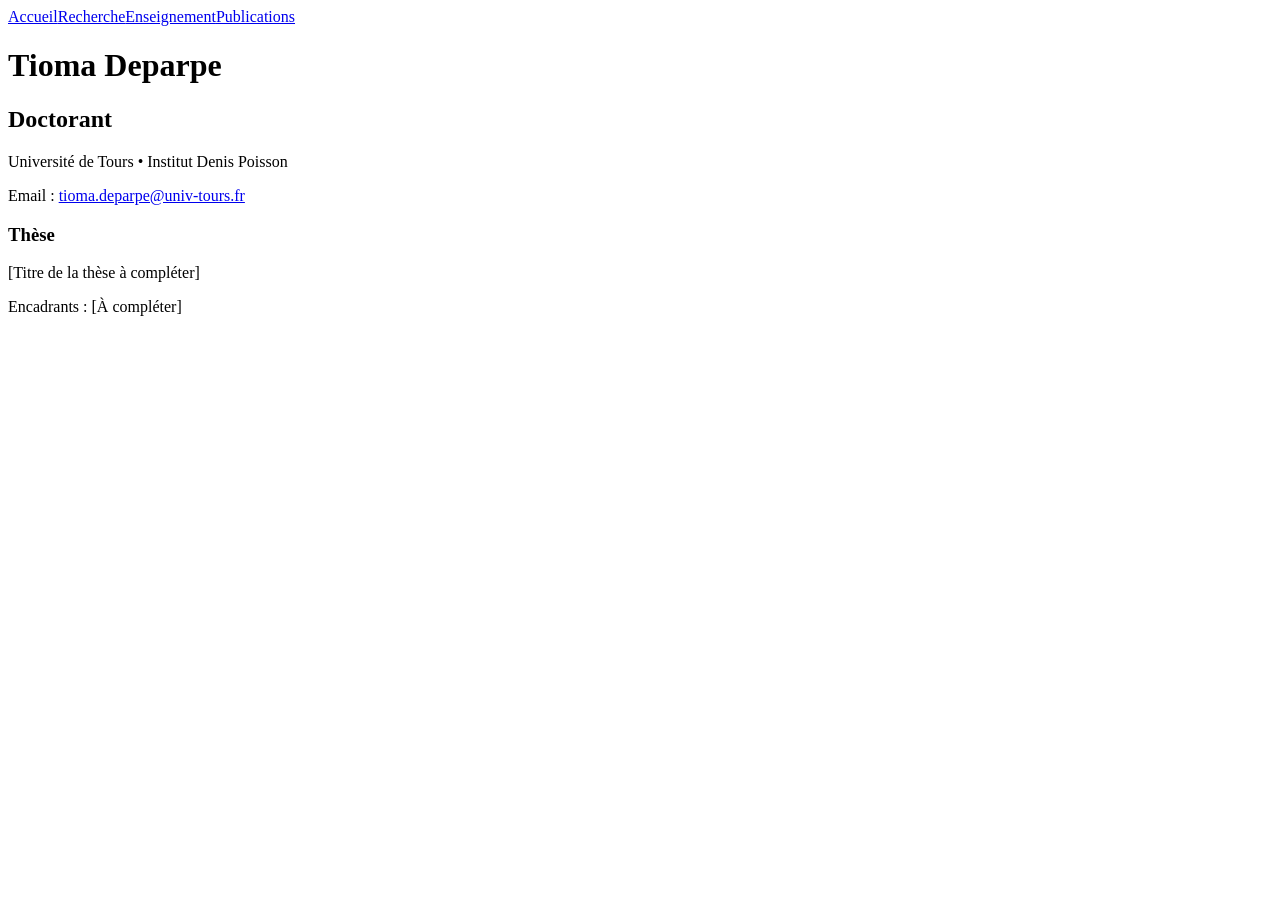
==== index.html @ 772c5af2 "Add files via upload" ====
<!DOCTYPE html><html lang="fr"><head><meta charset="UTF-8"><meta name="viewport" content="width=device-width,initial-scale=1"><title>Tioma Deparpe</title><link rel="stylesheet" href="assets/css/style.css"></head><body><nav><a href="index.html">Accueil</a><a href="research.html">Recherche</a><a href="teaching.html">Enseignement</a><a href="publications.html">Publications</a></nav><main class="hero"><h1>Tioma Deparpe</h1><h2>Doctorant</h2><p>Université de Tours • Institut Denis Poisson</p><p>Email : <a href="mailto:tioma.deparpe@univ-tours.fr">tioma.deparpe@univ-tours.fr</a></p><div class="card"><h3>Thèse</h3><p>[Titre de la thèse à compléter]</p><p>Encadrants : [À compléter]</p></div></main><script src="assets/js/main.js"></script></body></html>
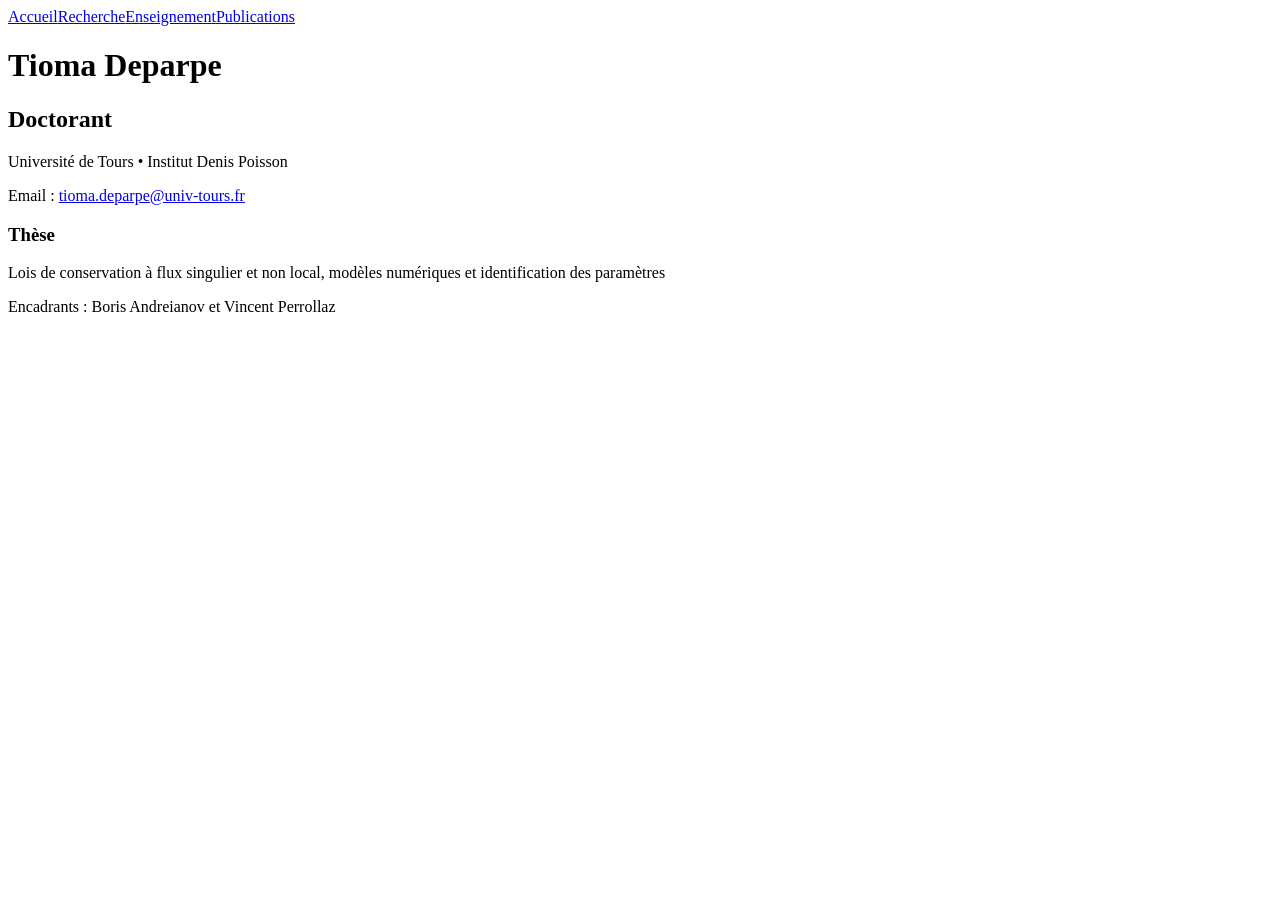
==== commit 260d15c7: "Update index.html" ====
--- a/index.html
+++ b/index.html
@@ -1 +1 @@
-<!DOCTYPE html><html lang="fr"><head><meta charset="UTF-8"><meta name="viewport" content="width=device-width,initial-scale=1"><title>Tioma Deparpe</title><link rel="stylesheet" href="assets/css/style.css"></head><body><nav><a href="index.html">Accueil</a><a href="research.html">Recherche</a><a href="teaching.html">Enseignement</a><a href="publications.html">Publications</a></nav><main class="hero"><h1>Tioma Deparpe</h1><h2>Doctorant</h2><p>Université de Tours • Institut Denis Poisson</p><p>Email : <a href="mailto:tioma.deparpe@univ-tours.fr">tioma.deparpe@univ-tours.fr</a></p><div class="card"><h3>Thèse</h3><p>[Titre de la thèse à compléter]</p><p>Encadrants : [À compléter]</p></div></main><script src="assets/js/main.js"></script></body></html>+<!DOCTYPE html><html lang="fr"><head><meta charset="UTF-8"><meta name="viewport" content="width=device-width,initial-scale=1"><title>Tioma Deparpe</title><link rel="stylesheet" href="assets/css/style.css"></head><body><nav><a href="index.html">Accueil</a><a href="research.html">Recherche</a><a href="teaching.html">Enseignement</a><a href="publications.html">Publications</a></nav><main class="hero"><h1>Tioma Deparpe</h1><h2>Doctorant</h2><p>Université de Tours • Institut Denis Poisson</p><p>Email : <a href="mailto:tioma.deparpe@univ-tours.fr">tioma.deparpe@univ-tours.fr</a></p><div class="card"><h3>Thèse</h3><p>Lois de conservation à flux singulier et non local, modèles numériques et identification des paramètres</p><p>Encadrants : Boris Andreianov et Vincent Perrollaz</p></div></main><script src="assets/js/main.js"></script></body></html>
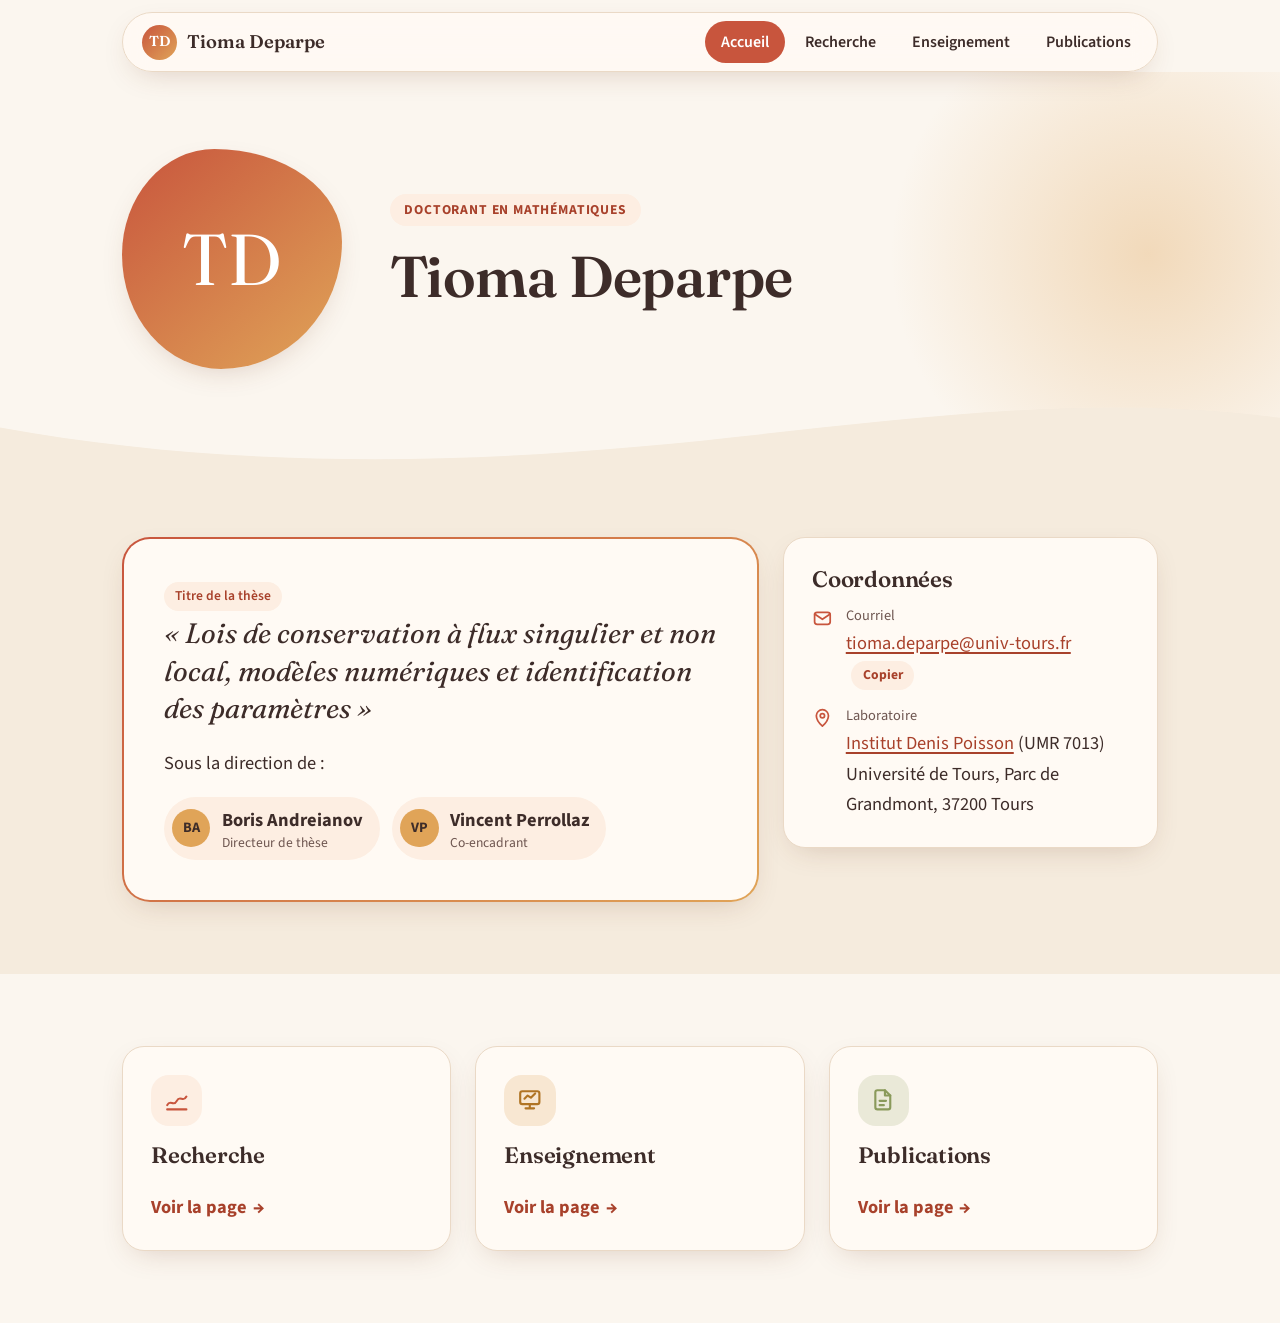
==== commit a6496843: "initial commit" ====
--- a/index.html
+++ b/index.html
@@ -1 +1,129 @@
-<!DOCTYPE html><html lang="fr"><head><meta charset="UTF-8"><meta name="viewport" content="width=device-width,initial-scale=1"><title>Tioma Deparpe</title><link rel="stylesheet" href="assets/css/style.css"></head><body><nav><a href="index.html">Accueil</a><a href="research.html">Recherche</a><a href="teaching.html">Enseignement</a><a href="publications.html">Publications</a></nav><main class="hero"><h1>Tioma Deparpe</h1><h2>Doctorant</h2><p>Université de Tours • Institut Denis Poisson</p><p>Email : <a href="mailto:tioma.deparpe@univ-tours.fr">tioma.deparpe@univ-tours.fr</a></p><div class="card"><h3>Thèse</h3><p>Lois de conservation à flux singulier et non local, modèles numériques et identification des paramètres</p><p>Encadrants : Boris Andreianov et Vincent Perrollaz</p></div></main><script src="assets/js/main.js"></script></body></html>
+<!DOCTYPE html>
+<html lang="fr">
+<head>
+  <meta charset="utf-8">
+  <meta name="viewport" content="width=device-width, initial-scale=1, viewport-fit=cover">
+  <title>Tioma Deparpe · Doctorant en mathématiques</title>
+  <meta name="description" content="Page académique de Tioma Deparpe, doctorant à l'Institut Denis Poisson (Université de Tours) : lois de conservation, modèles numériques, problèmes inverses.">
+  <meta name="theme-color" content="#c8553d">
+  <link rel="icon" href="assets/img/favicon.svg" type="image/svg+xml">
+  <link rel="preconnect" href="https://fonts.googleapis.com">
+  <link rel="preconnect" href="https://fonts.gstatic.com" crossorigin>
+  <link href="https://fonts.googleapis.com/css2?family=Fraunces:ital,opsz,wght@0,9..144,500;0,9..144,600;1,9..144,500&family=Source+Sans+3:wght@400;600;700&display=swap" rel="stylesheet">
+  <link rel="stylesheet" href="assets/css/style.css">
+  <script>document.documentElement.classList.add("js");</script>
+  <script src="assets/js/main.js" defer></script>
+</head>
+<body>
+  <a class="skip-link" href="#contenu">Aller au contenu</a>
+
+  <header class="site-header">
+    <div class="container">
+      <nav class="nav" aria-label="Navigation principale">
+        <a class="brand" href="index.html"><span class="brand-mark" aria-hidden="true">TD</span>Tioma Deparpe</a>
+        <button class="nav-toggle" aria-expanded="false" aria-controls="menu"><span></span><span class="visually-hidden">Menu</span></button>
+        <ul class="nav-links" id="menu">
+          <li><a href="index.html" aria-current="page">Accueil</a></li>
+          <li><a href="recherche.html">Recherche</a></li>
+          <li><a href="enseignement.html">Enseignement</a></li>
+          <li><a href="publications.html">Publications</a></li>
+        </ul>
+      </nav>
+    </div>
+  </header>
+
+  <main id="contenu">
+    <!-- Héros -->
+    <section class="hero">
+      <div class="container hero-grid">
+        <!-- Pour mettre une photo : remplacer "TD" par <img src="assets/img/photo.jpg" alt="Tioma Deparpe"> -->
+        <div class="avatar" aria-hidden="true">TD</div>
+        <div>
+          <span class="eyebrow">Doctorant en mathématiques</span>
+          <h1>Tioma Deparpe</h1>
+        </div>
+      </div>
+      <svg class="wave" viewBox="0 0 1440 80" preserveAspectRatio="none" aria-hidden="true"><path fill="currentColor" d="M0 40c240 40 480 40 720 20S1200 0 1440 30v50H0Z"/></svg>
+    </section>
+
+    <!-- Thèse et contact -->
+    <section class="section section-soft">
+      <div class="container">
+        <div class="home-grid">
+          <article class="thesis reveal">
+            <span class="tag">Titre de la thèse</span>
+            <p class="thesis-title">« Lois de conservation à flux singulier et non local, modèles numériques et identification des paramètres »</p>
+            <p>Sous la direction de :</p>
+            <div class="people">
+              <div class="person">
+                <span class="person-initials" aria-hidden="true">BA</span>
+                <div><strong>Boris Andreianov</strong><small>Directeur de thèse</small></div>
+              </div>
+              <div class="person">
+                <span class="person-initials" aria-hidden="true">VP</span>
+                <div><strong>Vincent Perrollaz</strong><small>Co-encadrant</small></div>
+              </div>
+            </div>
+          </article>
+
+          <aside class="card reveal" aria-labelledby="contact-titre">
+            <h2 id="contact-titre" style="font-size:1.4rem">Coordonnées</h2>
+            <ul class="info-list">
+              <li>
+                <svg viewBox="0 0 24 24" fill="none" stroke="currentColor" stroke-width="2" stroke-linecap="round" stroke-linejoin="round" aria-hidden="true"><rect x="3" y="5" width="18" height="14" rx="3"/><path d="m3 7 9 6 9-6"/></svg>
+                <div>
+                  <span>Courriel</span>
+                  <a href="mailto:tioma.deparpe@univ-tours.fr">tioma.deparpe@univ-tours.fr</a>
+                  <button class="copy-btn" type="button" data-copy="tioma.deparpe@univ-tours.fr" aria-label="Copier l'adresse mail">Copier</button>
+                </div>
+              </li>
+              <li>
+                <svg viewBox="0 0 24 24" fill="none" stroke="currentColor" stroke-width="2" stroke-linecap="round" stroke-linejoin="round" aria-hidden="true"><path d="M12 21s-7-6.2-7-12a7 7 0 0 1 14 0c0 5.8-7 12-7 12Z"/><circle cx="12" cy="9" r="2.5"/></svg>
+                <div>
+                  <span>Laboratoire</span>
+                  <a href="https://www.idpoisson.fr/" target="_blank" rel="noopener">Institut Denis Poisson</a> (UMR 7013)<br>
+                  Université de Tours, Parc de Grandmont, 37200 Tours
+                </div>
+              </li>
+            </ul>
+          </aside>
+        </div>
+      </div>
+    </section>
+
+    <!-- Renvois vers les autres pages -->
+    <section class="section">
+      <div class="container">
+        <div class="grid">
+          <a class="card reveal" href="recherche.html">
+            <div class="icon-bubble" aria-hidden="true">
+              <svg viewBox="0 0 24 24" fill="none" stroke="currentColor" stroke-width="2" stroke-linecap="round" stroke-linejoin="round"><path d="M3 17c3-6 6 2 9-4s6 2 9-4"/><path d="M3 21h18"/></svg>
+            </div>
+            <h3>Recherche</h3>
+            <span class="more">Voir la page</span>
+          </a>
+          <a class="card reveal" href="enseignement.html">
+            <div class="icon-bubble ochre" aria-hidden="true">
+              <svg viewBox="0 0 24 24" fill="none" stroke="currentColor" stroke-width="2" stroke-linecap="round" stroke-linejoin="round"><rect x="3" y="4" width="18" height="12" rx="2"/><path d="M8 20h8M12 16v4"/><path d="m7 11 3-3 3 2 4-4"/></svg>
+            </div>
+            <h3>Enseignement</h3>
+            <span class="more">Voir la page</span>
+          </a>
+          <a class="card reveal" href="publications.html">
+            <div class="icon-bubble olive" aria-hidden="true">
+              <svg viewBox="0 0 24 24" fill="none" stroke="currentColor" stroke-width="2" stroke-linecap="round" stroke-linejoin="round"><path d="M14 3H7a2 2 0 0 0-2 2v14a2 2 0 0 0 2 2h10a2 2 0 0 0 2-2V8Z"/><path d="M14 3v5h5M9 13h6M9 17h4"/></svg>
+            </div>
+            <h3>Publications</h3>
+            <span class="more">Voir la page</span>
+          </a>
+        </div>
+      </div>
+    </section>
+  </main>
+
+
+  <button class="to-top" type="button" aria-label="Retour en haut">
+    <svg viewBox="0 0 24 24" fill="none" stroke="currentColor" stroke-width="2.5" stroke-linecap="round" stroke-linejoin="round" aria-hidden="true"><path d="m6 15 6-6 6 6"/></svg>
+  </button>
+</body>
+</html>
--- a/assets/css/style.css
+++ b/assets/css/style.css
@@ -0,0 +1,664 @@
+/* =========================================================
+   Page académique — Tioma Deparpe
+   Feuille de style unique. Les couleurs se règlent dans :root.
+   ========================================================= */
+
+:root {
+  --bg: #fbf6ef;
+  --bg-soft: #f5ebdd;
+  --surface: #fffaf4;
+  --surface-2: #fdeee2;
+  --text: #3d2c29;
+  --text-soft: #6e5650;
+  --accent: #c8553d;        /* terracotta */
+  --accent-strong: #a8412b;
+  --accent-2: #e0a458;      /* ocre */
+  --accent-3: #8a9a5b;      /* olive doux */
+  --border: #ead9c6;
+  --shadow: 0 10px 30px -12px rgba(110, 60, 30, 0.25);
+  --shadow-hover: 0 18px 40px -14px rgba(110, 60, 30, 0.35);
+
+  --radius-lg: 28px;
+  --radius: 22px;
+  --radius-sm: 14px;
+  --pill: 999px;
+
+  --font-title: "Fraunces", Georgia, "Times New Roman", serif;
+  --font-body: "Source Sans 3", -apple-system, BlinkMacSystemFont, "Segoe UI", Roboto, sans-serif;
+
+  --maxw: 1100px;
+  color-scheme: light;
+}
+
+@media (prefers-color-scheme: dark) {
+  :root {
+    --bg: #1f1715;
+    --bg-soft: #2a1f1c;
+    --surface: #2e2320;
+    --surface-2: #3a2b26;
+    --text: #f6e9dc;
+    --text-soft: #cdb6a6;
+    --accent: #ec8a6f;
+    --accent-strong: #f4a58e;
+    --accent-2: #f0bd78;
+    --accent-3: #b6c486;
+    --border: #4a3832;
+    --shadow: 0 10px 30px -12px rgba(0, 0, 0, 0.6);
+    --shadow-hover: 0 18px 40px -14px rgba(0, 0, 0, 0.75);
+    color-scheme: dark;
+  }
+}
+
+/* ---------- Base ---------- */
+*, *::before, *::after { box-sizing: border-box; }
+
+html { scroll-behavior: smooth; }
+
+body {
+  margin: 0;
+  background: var(--bg);
+  color: var(--text);
+  font-family: var(--font-body);
+  font-size: clamp(1.05rem, 0.98rem + 0.3vw, 1.15rem);
+  line-height: 1.65;
+  -webkit-font-smoothing: antialiased;
+  text-rendering: optimizeLegibility;
+}
+
+img { max-width: 100%; display: block; }
+
+a {
+  color: var(--accent-strong);
+  text-decoration-thickness: 1.5px;
+  text-underline-offset: 3px;
+  transition: color .2s;
+}
+a:hover { color: var(--accent); }
+
+h1, h2, h3 {
+  font-family: var(--font-title);
+  font-weight: 600;
+  line-height: 1.2;
+  letter-spacing: -0.01em;
+  margin: 0 0 .5em;
+}
+h1 { font-size: clamp(2.2rem, 1.6rem + 3vw, 3.6rem); }
+h2 { font-size: clamp(1.6rem, 1.3rem + 1.4vw, 2.2rem); }
+h3 { font-size: clamp(1.2rem, 1.1rem + 0.5vw, 1.4rem); }
+
+p { margin: 0 0 1em; max-width: 70ch; }
+
+:focus-visible {
+  outline: 3px solid var(--accent-2);
+  outline-offset: 3px;
+  border-radius: 8px;
+}
+
+.skip-link {
+  position: absolute;
+  left: 1rem;
+  top: -100px;
+  background: var(--accent);
+  color: #fff;
+  padding: .6rem 1rem;
+  border-radius: var(--pill);
+  z-index: 100;
+}
+.skip-link:focus { top: 1rem; color: #fff; }
+
+.container {
+  width: 100%;
+  max-width: var(--maxw);
+  margin: 0 auto;
+  padding-inline: clamp(1rem, 4vw, 2rem);
+}
+
+/* ---------- En-tête flottant ---------- */
+.site-header {
+  position: sticky;
+  top: 0;
+  z-index: 50;
+  padding-top: calc(.75rem + env(safe-area-inset-top, 0px));
+}
+.nav {
+  display: flex;
+  align-items: center;
+  justify-content: space-between;
+  gap: 1rem;
+  background: color-mix(in srgb, var(--surface) 88%, transparent);
+  backdrop-filter: blur(12px);
+  -webkit-backdrop-filter: blur(12px);
+  border: 1px solid var(--border);
+  border-radius: var(--pill);
+  padding: .5rem .6rem .5rem 1.2rem;
+  box-shadow: var(--shadow);
+}
+.brand {
+  display: flex;
+  align-items: center;
+  gap: .6rem;
+  font-family: var(--font-title);
+  font-weight: 600;
+  font-size: 1.15rem;
+  color: var(--text);
+  text-decoration: none;
+}
+.brand-mark {
+  display: grid;
+  place-items: center;
+  width: 2.2rem;
+  height: 2.2rem;
+  border-radius: 50%;
+  background: linear-gradient(135deg, var(--accent), var(--accent-2));
+  color: #fff;
+  font-size: .9rem;
+  letter-spacing: .02em;
+}
+.nav-links {
+  display: flex;
+  gap: .25rem;
+  list-style: none;
+  margin: 0;
+  padding: 0;
+}
+.nav-links a {
+  display: block;
+  padding: .5rem 1rem;
+  border-radius: var(--pill);
+  color: var(--text);
+  text-decoration: none;
+  font-weight: 600;
+  font-size: 1rem;
+  transition: background .2s, color .2s;
+}
+.nav-links a:hover { background: var(--surface-2); color: var(--accent-strong); }
+.nav-links a[aria-current="page"] {
+  background: var(--accent);
+  color: #fff;
+}
+
+.nav-toggle {
+  display: none;
+  width: 2.75rem;
+  height: 2.75rem;
+  border: 0;
+  border-radius: 50%;
+  background: var(--surface-2);
+  color: var(--text);
+  cursor: pointer;
+  position: relative;
+}
+.nav-toggle span,
+.nav-toggle span::before,
+.nav-toggle span::after {
+  position: absolute;
+  left: 50%;
+  width: 1.2rem;
+  height: 2px;
+  background: currentColor;
+  border-radius: 2px;
+  transition: transform .3s, opacity .3s;
+}
+.nav-toggle span { top: 50%; transform: translate(-50%, -50%); }
+.nav-toggle span::before,
+.nav-toggle span::after { content: ""; transform: translateX(-50%); }
+.nav-toggle span::before { top: -6px; }
+.nav-toggle span::after { top: 6px; }
+.nav-toggle[aria-expanded="true"] span { background: transparent; }
+.nav-toggle[aria-expanded="true"] span::before { transform: translate(-50%, 6px) rotate(45deg); }
+.nav-toggle[aria-expanded="true"] span::after { transform: translate(-50%, -6px) rotate(-45deg); }
+
+@media (max-width: 760px) {
+  .nav { border-radius: var(--radius); flex-wrap: wrap; }
+  .nav-toggle { display: block; }
+  .nav-links {
+    flex-basis: 100%;
+    flex-direction: column;
+    max-height: 0;
+    overflow: hidden;
+    transition: max-height .35s ease;
+  }
+  .nav-links.open { max-height: 320px; padding-bottom: .4rem; }
+  .nav-links a { padding: .75rem 1rem; }
+}
+
+/* ---------- Héros ---------- */
+.hero {
+  position: relative;
+  padding-block: clamp(2.5rem, 6vw, 5rem) clamp(4rem, 8vw, 6rem);
+  overflow: hidden;
+}
+.hero::before {
+  content: "";
+  position: absolute;
+  inset: -20% -10% auto auto;
+  width: 520px;
+  height: 520px;
+  border-radius: 50%;
+  background: radial-gradient(circle, color-mix(in srgb, var(--accent-2) 35%, transparent), transparent 70%);
+  z-index: -1;
+}
+.hero-grid {
+  display: grid;
+  grid-template-columns: auto 1fr;
+  gap: clamp(1.5rem, 4vw, 3rem);
+  align-items: center;
+}
+@media (max-width: 760px) {
+  .hero-grid { grid-template-columns: 1fr; text-align: center; justify-items: center; }
+  .hero-grid p { margin-inline: auto; }
+}
+.avatar {
+  width: clamp(140px, 22vw, 220px);
+  aspect-ratio: 1;
+  border-radius: 42% 58% 55% 45% / 48% 42% 58% 52%;
+  background: linear-gradient(140deg, var(--accent) 0%, var(--accent-2) 100%);
+  display: grid;
+  place-items: center;
+  color: #fff;
+  font-family: var(--font-title);
+  font-size: clamp(3rem, 6vw, 4.5rem);
+  box-shadow: var(--shadow);
+  overflow: hidden;
+  animation: blob 12s ease-in-out infinite;
+}
+.avatar img { width: 100%; height: 100%; object-fit: cover; }
+@keyframes blob {
+  50% { border-radius: 55% 45% 42% 58% / 52% 58% 42% 48%; }
+}
+.eyebrow {
+  display: inline-block;
+  padding: .3rem .9rem;
+  border-radius: var(--pill);
+  background: var(--surface-2);
+  color: var(--accent-strong);
+  font-weight: 700;
+  font-size: .85rem;
+  letter-spacing: .06em;
+  text-transform: uppercase;
+  margin-bottom: 1rem;
+}
+.hero h1 { margin-bottom: .25em; }
+.hero .lead {
+  font-size: clamp(1.15rem, 1rem + .6vw, 1.4rem);
+  color: var(--text-soft);
+}
+.hero-meta {
+  display: flex;
+  flex-wrap: wrap;
+  gap: .6rem;
+  margin-top: 1.25rem;
+}
+@media (max-width: 760px) { .hero-meta { justify-content: center; } }
+
+.wave {
+  position: absolute;
+  bottom: -1px;
+  left: 0;
+  width: 100%;
+  height: clamp(40px, 6vw, 80px);
+  color: var(--bg-soft);
+}
+
+/* Héros des pages intérieures */
+.page-hero { padding-block: clamp(2rem, 5vw, 4rem) clamp(3.5rem, 7vw, 5rem); }
+.page-hero p { color: var(--text-soft); font-size: 1.15em; }
+
+/* ---------- Sections ---------- */
+.section { padding-block: clamp(2.5rem, 6vw, 4.5rem); }
+.section-soft { background: var(--bg-soft); }
+.section-title {
+  display: flex;
+  align-items: center;
+  gap: .75rem;
+}
+.section-title::after {
+  content: "";
+  flex: 1;
+  height: 2px;
+  border-radius: 2px;
+  background: linear-gradient(90deg, var(--border), transparent);
+}
+.section-intro { color: var(--text-soft); margin-bottom: 2rem; }
+
+/* ---------- Puces / boutons ---------- */
+.chip {
+  display: inline-flex;
+  align-items: center;
+  gap: .45rem;
+  padding: .45rem 1rem;
+  border-radius: var(--pill);
+  background: var(--surface);
+  border: 1px solid var(--border);
+  color: var(--text);
+  font-size: .95rem;
+  font-weight: 600;
+  text-decoration: none;
+}
+a.chip:hover { border-color: var(--accent); color: var(--accent-strong); }
+.chip svg { width: 1.05em; height: 1.05em; flex: none; }
+
+.btn {
+  display: inline-flex;
+  align-items: center;
+  gap: .5rem;
+  padding: .7rem 1.4rem;
+  border-radius: var(--pill);
+  border: 2px solid var(--accent);
+  background: var(--accent);
+  color: #fff;
+  font: inherit;
+  font-weight: 700;
+  font-size: 1rem;
+  text-decoration: none;
+  cursor: pointer;
+  transition: transform .2s, background .2s, box-shadow .2s;
+}
+.btn:hover { background: var(--accent-strong); border-color: var(--accent-strong); color: #fff; transform: translateY(-2px); box-shadow: var(--shadow); }
+.btn-ghost { background: transparent; color: var(--accent-strong); }
+.btn-ghost:hover { background: var(--surface-2); color: var(--accent-strong); }
+.btn svg { width: 1.1em; height: 1.1em; }
+.btn-row { display: flex; flex-wrap: wrap; gap: .75rem; margin-top: 1.5rem; }
+@media (max-width: 760px) { .hero .btn-row { justify-content: center; } }
+
+.tag {
+  display: inline-block;
+  padding: .2rem .7rem;
+  border-radius: var(--pill);
+  background: var(--surface-2);
+  color: var(--accent-strong);
+  font-size: .85rem;
+  font-weight: 600;
+}
+.tags { display: flex; flex-wrap: wrap; gap: .4rem; margin-top: .75rem; }
+
+/* ---------- Cartes ---------- */
+.grid {
+  display: grid;
+  gap: clamp(1rem, 2.5vw, 1.5rem);
+  grid-template-columns: repeat(auto-fit, minmax(min(100%, 280px), 1fr));
+}
+.card {
+  position: relative;
+  background: var(--surface);
+  border: 1px solid var(--border);
+  border-radius: var(--radius);
+  padding: clamp(1.25rem, 3vw, 1.75rem);
+  box-shadow: var(--shadow);
+  transition: transform .25s, box-shadow .25s, border-color .25s;
+}
+.card p:last-child { margin-bottom: 0; }
+.card-link { color: inherit; text-decoration: none; display: block; }
+.card-link:hover { color: inherit; }
+.card-link:hover .card,
+a.card:hover {
+  transform: translateY(-4px);
+  box-shadow: var(--shadow-hover);
+  border-color: var(--accent-2);
+}
+a.card { color: inherit; text-decoration: none; display: block; }
+.card .more {
+  display: inline-flex;
+  align-items: center;
+  gap: .35rem;
+  margin-top: .75rem;
+  color: var(--accent-strong);
+  font-weight: 700;
+}
+.card .more::after { content: "→"; transition: transform .2s; }
+a.card:hover .more::after { transform: translateX(4px); }
+
+.icon-bubble {
+  display: grid;
+  place-items: center;
+  width: 3.2rem;
+  height: 3.2rem;
+  border-radius: 18px;
+  background: var(--surface-2);
+  color: var(--accent);
+  margin-bottom: 1rem;
+}
+.icon-bubble svg { width: 1.6rem; height: 1.6rem; }
+.icon-bubble.ochre { color: #b07424; background: color-mix(in srgb, var(--accent-2) 22%, var(--surface)); }
+.icon-bubble.olive { color: var(--accent-3); background: color-mix(in srgb, var(--accent-3) 18%, var(--surface)); }
+@media (prefers-color-scheme: dark) { .icon-bubble.ochre { color: var(--accent-2); } }
+
+/* Accueil : thèse + coordonnées */
+.home-grid {
+  display: grid;
+  gap: clamp(1rem, 2.5vw, 1.5rem);
+  grid-template-columns: 1fr;
+  align-items: start;
+}
+@media (min-width: 900px) {
+  .home-grid { grid-template-columns: 1.7fr 1fr; }
+}
+.home-grid > * { min-width: 0; }
+.info-list a { overflow-wrap: anywhere; }
+
+/* Carte thèse mise en avant */
+.thesis {
+  background:
+    linear-gradient(var(--surface), var(--surface)) padding-box,
+    linear-gradient(135deg, var(--accent), var(--accent-2)) border-box;
+  border: 2px solid transparent;
+  border-radius: var(--radius-lg);
+  padding: clamp(1.5rem, 4vw, 2.5rem);
+  box-shadow: var(--shadow);
+}
+.thesis-title {
+  font-family: var(--font-title);
+  font-size: clamp(1.3rem, 1.1rem + 1vw, 1.75rem);
+  font-style: italic;
+  line-height: 1.35;
+  margin: .25rem 0 1.25rem;
+}
+.people { display: flex; flex-wrap: wrap; gap: .75rem; }
+.person {
+  display: flex;
+  align-items: center;
+  gap: .7rem;
+  padding: .5rem 1.1rem .5rem .5rem;
+  border-radius: var(--pill);
+  background: var(--surface-2);
+}
+.person-initials {
+  display: grid;
+  place-items: center;
+  width: 2.4rem;
+  height: 2.4rem;
+  border-radius: 50%;
+  background: var(--accent-2);
+  color: #3d2c29;
+  font-weight: 700;
+  font-size: .9rem;
+}
+.person small { display: block; color: var(--text-soft); font-size: .85rem; line-height: 1.2; }
+.person strong { line-height: 1.2; }
+
+/* Infos de contact */
+.info-list { list-style: none; padding: 0; margin: 0; display: grid; gap: .9rem; }
+.info-list li { display: flex; gap: .8rem; align-items: flex-start; }
+.info-list svg { width: 1.3rem; height: 1.3rem; color: var(--accent); flex: none; margin-top: .25rem; }
+.info-list span { color: var(--text-soft); display: block; font-size: .9rem; }
+
+.copy-btn {
+  border: 0;
+  background: var(--surface-2);
+  color: var(--accent-strong);
+  font: inherit;
+  font-size: .85rem;
+  font-weight: 700;
+  padding: .2rem .7rem;
+  border-radius: var(--pill);
+  cursor: pointer;
+  margin-left: .35rem;
+}
+.copy-btn:hover { background: var(--accent); color: #fff; }
+
+/* ---------- Chronologie (enseignement) ---------- */
+.timeline { list-style: none; margin: 0; padding: 0 0 0 1.75rem; position: relative; }
+.timeline::before {
+  content: "";
+  position: absolute;
+  left: .45rem;
+  top: .5rem;
+  bottom: .5rem;
+  width: 3px;
+  border-radius: 3px;
+  background: linear-gradient(var(--accent), var(--accent-2));
+}
+.timeline > li { position: relative; margin-bottom: 1.5rem; }
+.timeline > li::before {
+  content: "";
+  position: absolute;
+  left: -1.75rem;
+  top: 1.6rem;
+  width: 1.1rem;
+  height: 1.1rem;
+  border-radius: 50%;
+  background: var(--bg);
+  border: 3px solid var(--accent);
+}
+.course-head { display: flex; flex-wrap: wrap; justify-content: space-between; gap: .5rem; align-items: baseline; }
+.course-head h3 { margin: 0; }
+.course-meta { color: var(--text-soft); font-weight: 600; font-size: .95rem; }
+
+.empty {
+  border: 2px dashed var(--border);
+  border-radius: var(--radius);
+  padding: 1.5rem;
+  text-align: center;
+  color: var(--text-soft);
+  background: transparent;
+}
+
+/* ---------- Publications ---------- */
+.filters { display: flex; flex-wrap: wrap; gap: .5rem; margin-bottom: 2rem; }
+.filter {
+  border: 1px solid var(--border);
+  background: var(--surface);
+  color: var(--text);
+  font: inherit;
+  font-weight: 600;
+  font-size: .95rem;
+  padding: .5rem 1.1rem;
+  border-radius: var(--pill);
+  cursor: pointer;
+  transition: background .2s, color .2s, border-color .2s;
+}
+.filter:hover { border-color: var(--accent); }
+.filter[aria-pressed="true"] { background: var(--accent); border-color: var(--accent); color: #fff; }
+
+.pub-list { display: grid; gap: 1rem; }
+.pub {
+  display: grid;
+  grid-template-columns: auto 1fr auto;
+  gap: 1.25rem;
+  align-items: center;
+}
+@media (max-width: 640px) {
+  .pub { grid-template-columns: 1fr; gap: .75rem; }
+}
+.pub, #these { scroll-margin-top: 6rem; }
+.pub:target { border-color: var(--accent); box-shadow: 0 0 0 3px color-mix(in srgb, var(--accent) 35%, transparent), var(--shadow); }
+.pub-year {
+  font-family: var(--font-title);
+  font-size: 1.4rem;
+  font-weight: 600;
+  color: var(--accent);
+  min-width: 4ch;
+}
+.pub h3 { margin-bottom: .25rem; font-size: 1.2rem; }
+.pub-desc { color: var(--text-soft); margin: 0; font-size: .98rem; }
+.pub-type { margin-bottom: .4rem; }
+.pub[hidden] { display: none; }
+.badge-soon {
+  display: inline-block;
+  padding: .35rem .9rem;
+  border-radius: var(--pill);
+  background: color-mix(in srgb, var(--accent-3) 20%, var(--surface));
+  color: var(--accent-3);
+  font-weight: 700;
+  font-size: .9rem;
+  white-space: nowrap;
+}
+
+/* ---------- Bandeau de renvoi ---------- */
+.cta {
+  border-radius: var(--radius-lg);
+  padding: clamp(1.75rem, 5vw, 3rem);
+  background: linear-gradient(135deg, var(--accent) 0%, #d9774f 55%, var(--accent-2) 100%);
+  color: #fff;
+  display: flex;
+  flex-wrap: wrap;
+  justify-content: space-between;
+  align-items: center;
+  gap: 1.5rem;
+  box-shadow: var(--shadow);
+}
+.cta h2 { margin: 0 0 .25rem; color: #fff; }
+.cta p { margin: 0; opacity: .95; }
+.cta .btn { background: #fff; border-color: #fff; color: #a8412b; }
+.cta .btn:hover { background: #fff3e8; color: #a8412b; }
+@media (prefers-color-scheme: dark) {
+  .cta { background: linear-gradient(135deg, #8f3a28 0%, #a5532f 55%, #9a6a2c 100%); }
+}
+
+/* ---------- Retour en haut ---------- */
+.to-top {
+  position: fixed;
+  right: 1rem;
+  bottom: calc(1rem + env(safe-area-inset-bottom, 0px));
+  width: 3rem;
+  height: 3rem;
+  border-radius: 50%;
+  border: 0;
+  background: var(--accent);
+  color: #fff;
+  box-shadow: var(--shadow);
+  cursor: pointer;
+  opacity: 0;
+  transform: translateY(12px);
+  pointer-events: none;
+  transition: opacity .3s, transform .3s;
+  z-index: 40;
+}
+.to-top.visible { opacity: 1; transform: none; pointer-events: auto; }
+.to-top svg { width: 1.3rem; height: 1.3rem; }
+
+/* ---------- Toast ---------- */
+.toast {
+  position: fixed;
+  left: 50%;
+  bottom: calc(1.5rem + env(safe-area-inset-bottom, 0px));
+  transform: translate(-50%, 20px);
+  background: var(--text);
+  color: var(--bg);
+  padding: .65rem 1.25rem;
+  border-radius: var(--pill);
+  font-weight: 600;
+  opacity: 0;
+  pointer-events: none;
+  transition: opacity .3s, transform .3s;
+  z-index: 60;
+}
+.toast.show { opacity: 1; transform: translate(-50%, 0); }
+
+/* ---------- Apparition au défilement ---------- */
+.js .reveal { opacity: 0; transform: translateY(18px); transition: opacity .6s ease, transform .6s ease; }
+.js .reveal.in { opacity: 1; transform: none; }
+
+@media (prefers-reduced-motion: reduce) {
+  html { scroll-behavior: auto; }
+  *, *::before, *::after { animation: none !important; transition: none !important; }
+  .js .reveal { opacity: 1; transform: none; }
+}
+
+.visually-hidden {
+  position: absolute !important;
+  width: 1px; height: 1px;
+  overflow: hidden;
+  clip: rect(0 0 0 0);
+  white-space: nowrap;
+}
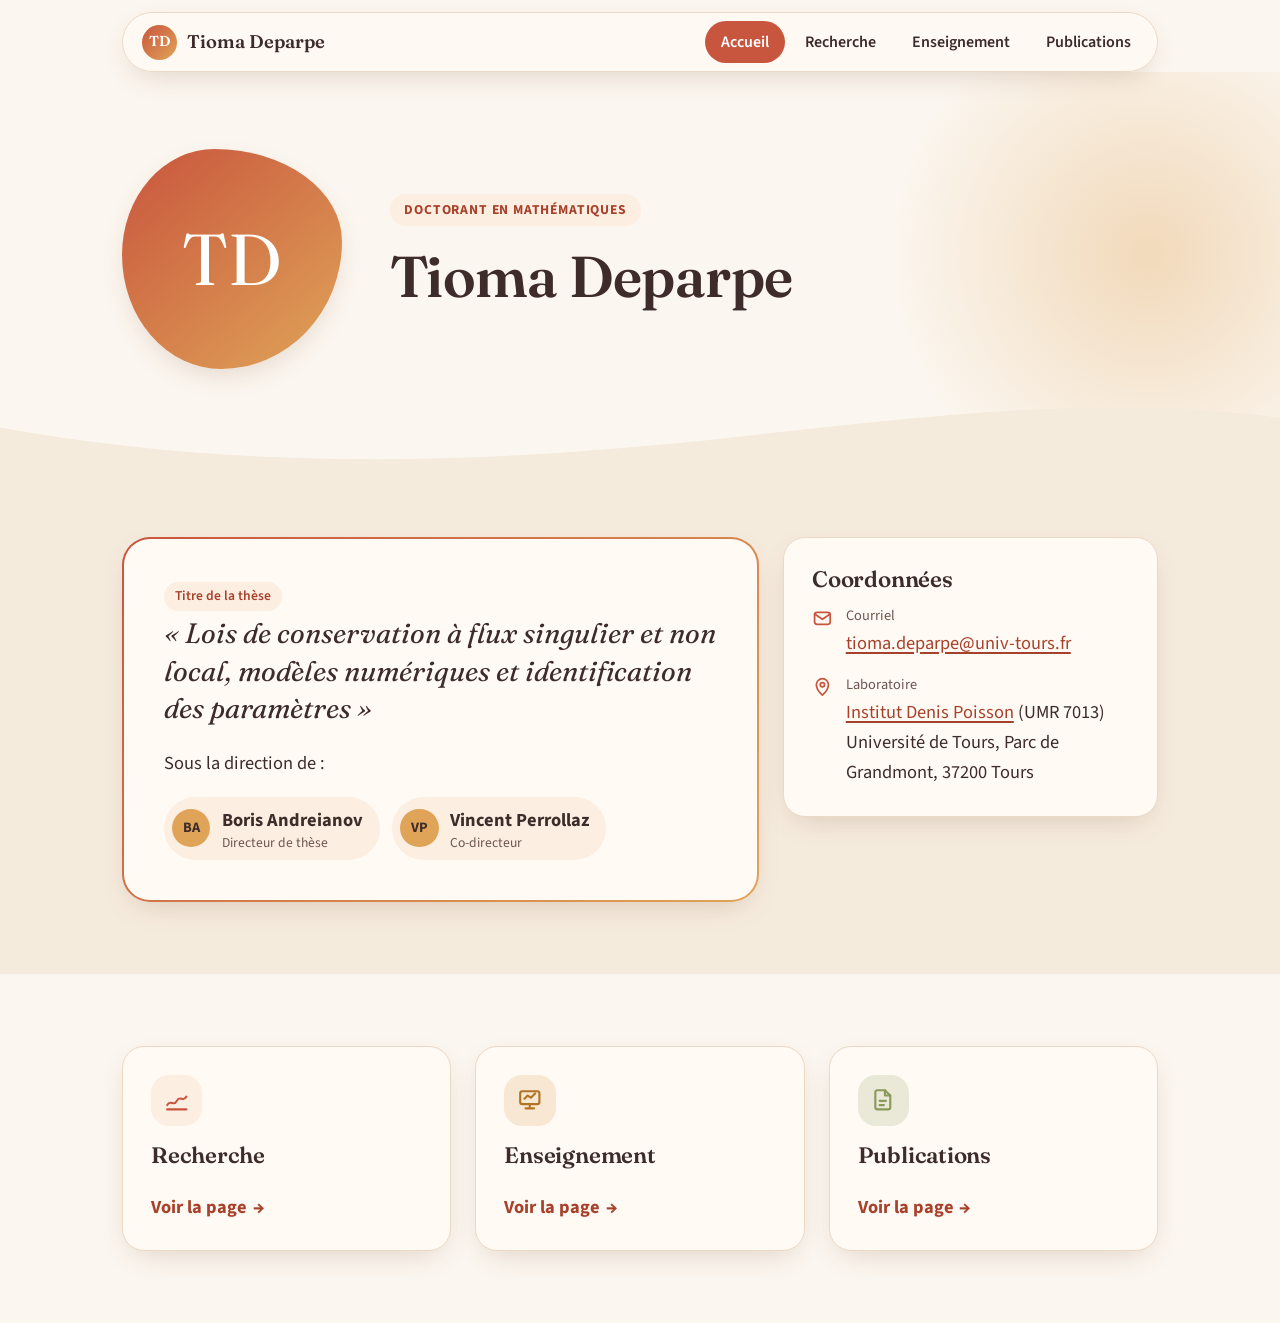
==== commit 8cb55b2a: "Update index.html" ====
--- a/index.html
+++ b/index.html
@@ -61,7 +61,7 @@
               </div>
               <div class="person">
                 <span class="person-initials" aria-hidden="true">VP</span>
-                <div><strong>Vincent Perrollaz</strong><small>Co-encadrant</small></div>
+                <div><strong>Vincent Perrollaz</strong><small>Co-directeur</small></div>
               </div>
             </div>
           </article>
@@ -74,7 +74,7 @@
                 <div>
                   <span>Courriel</span>
                   <a href="mailto:tioma.deparpe@univ-tours.fr">tioma.deparpe@univ-tours.fr</a>
-                  <button class="copy-btn" type="button" data-copy="tioma.deparpe@univ-tours.fr" aria-label="Copier l'adresse mail">Copier</button>
+                  <!-- <button class="copy-btn" type="button" data-copy="tioma.deparpe@univ-tours.fr" aria-label="Copier l'adresse mail">Copier</button> -->
                 </div>
               </li>
               <li>
--- a/assets/css/style.css
+++ b/assets/css/style.css
@@ -559,7 +559,9 @@
 }
 @media (max-width: 640px) {
   .pub { grid-template-columns: 1fr; gap: .75rem; }
-}
+  .pub > .btn, .pub > .badge-soon { justify-self: start; }
+}
+a.more { text-decoration: none; }
 .pub, #these { scroll-margin-top: 6rem; }
 .pub:target { border-color: var(--accent); box-shadow: 0 0 0 3px color-mix(in srgb, var(--accent) 35%, transparent), var(--shadow); }
 .pub-year {
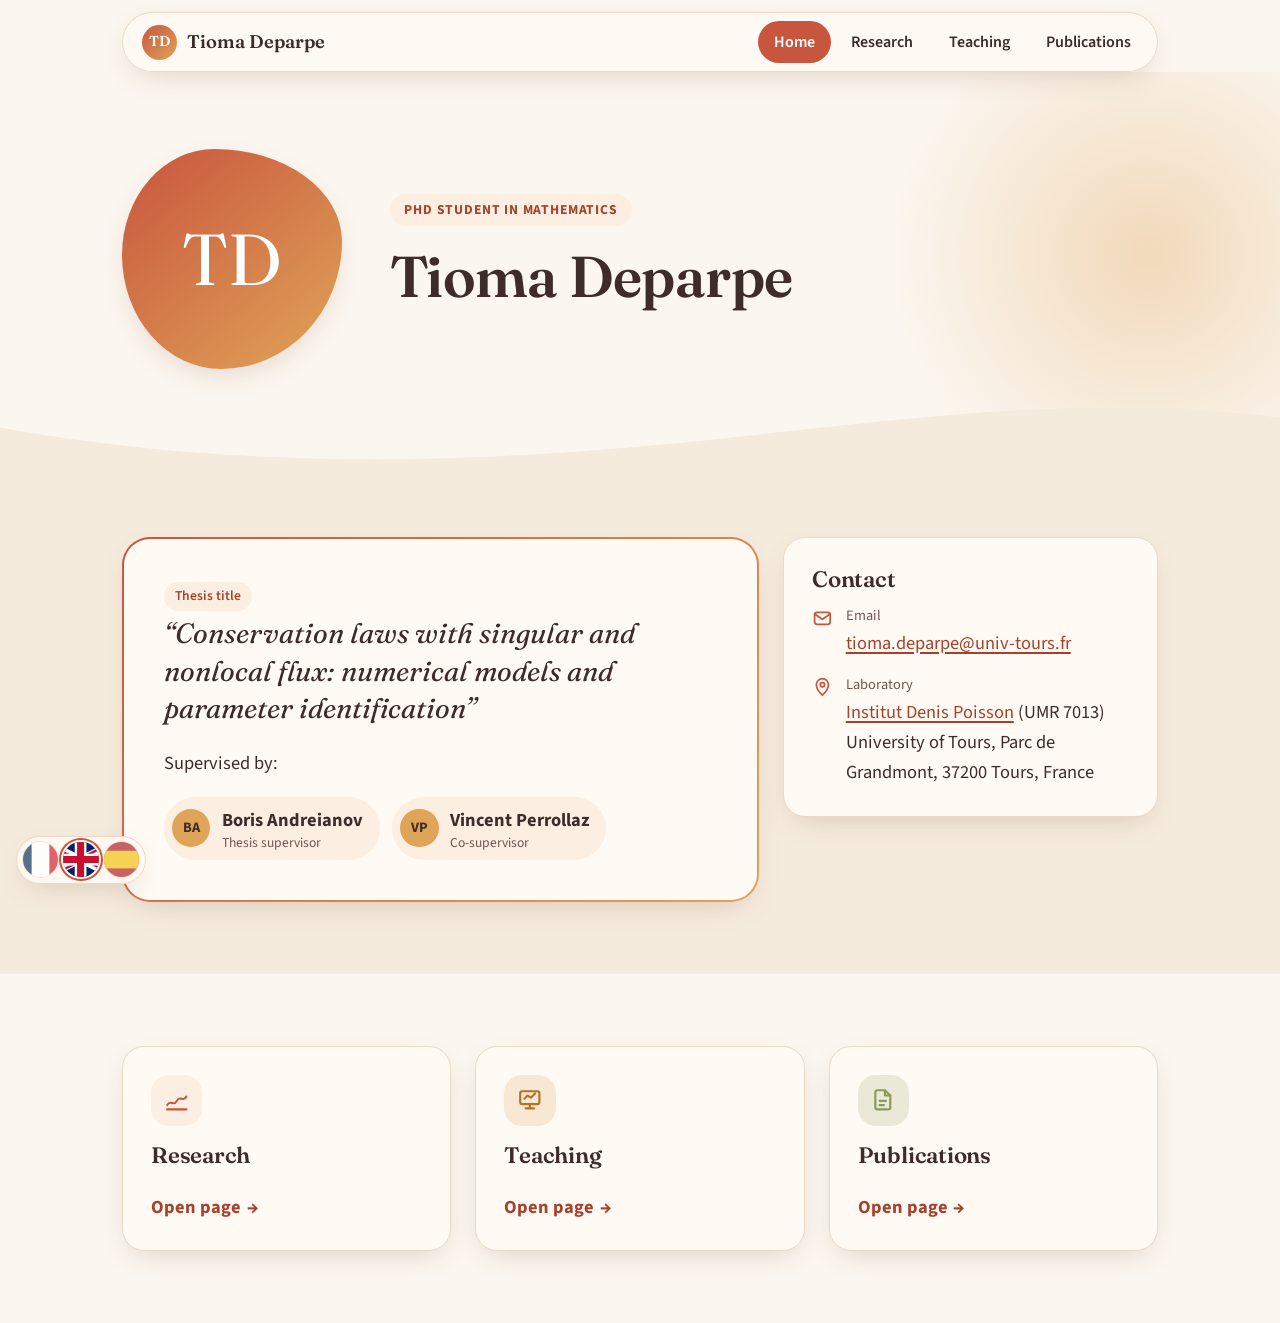
==== commit 0b505c41: "feat: versions anglaise et espagnole avec choix automatique de la langue - en/ et es/ : traduction d" ====
--- a/index.html
+++ b/index.html
@@ -6,6 +6,11 @@
   <title>Tioma Deparpe · Doctorant en mathématiques</title>
   <meta name="description" content="Page académique de Tioma Deparpe, doctorant à l'Institut Denis Poisson (Université de Tours) : lois de conservation, modèles numériques, problèmes inverses.">
   <meta name="theme-color" content="#c8553d">
+  <link rel="alternate" hreflang="fr" href="index.html">
+  <link rel="alternate" hreflang="en" href="en/index.html">
+  <link rel="alternate" hreflang="es" href="es/index.html">
+  <link rel="alternate" hreflang="x-default" href="en/index.html">
+  <script src="assets/js/lang.js"></script>
   <link rel="icon" href="assets/img/favicon.svg" type="image/svg+xml">
   <link rel="preconnect" href="https://fonts.googleapis.com">
   <link rel="preconnect" href="https://fonts.gstatic.com" crossorigin>
@@ -122,6 +127,12 @@
   </main>
 
 
+  <nav class="lang-switch" aria-label="Choisir la langue">
+    <a href="index.html" hreflang="fr" lang="fr" data-lang="fr" title="Français" aria-current="true"><svg viewBox="0 0 3 2" preserveAspectRatio="xMidYMid slice" aria-hidden="true"><rect width="1" height="2" fill="#002654"/><rect x="1" width="1" height="2" fill="#fff"/><rect x="2" width="1" height="2" fill="#ce1126"/></svg><span class="visually-hidden">Français</span></a>
+    <a href="en/index.html" hreflang="en" lang="en" data-lang="en" title="English"><svg viewBox="0 0 60 30" preserveAspectRatio="xMidYMid slice" aria-hidden="true"><clipPath id="uk-t"><path d="M30,15h30v15zv15h-30zh-30v-15zv-15h30z"/></clipPath><rect width="60" height="30" fill="#012169"/><path d="M0,0L60,30M60,0L0,30" stroke="#fff" stroke-width="6"/><path d="M0,0L60,30M60,0L0,30" clip-path="url(#uk-t)" stroke="#c8102e" stroke-width="4"/><path d="M30,0v30M0,15h60" stroke="#fff" stroke-width="10"/><path d="M30,0v30M0,15h60" stroke="#c8102e" stroke-width="6"/></svg><span class="visually-hidden">English</span></a>
+    <a href="es/index.html" hreflang="es" lang="es" data-lang="es" title="Español"><svg viewBox="0 0 3 2" preserveAspectRatio="xMidYMid slice" aria-hidden="true"><rect width="3" height="2" fill="#aa151b"/><rect y=".5" width="3" height="1" fill="#f1bf00"/></svg><span class="visually-hidden">Español</span></a>
+  </nav>
+
   <button class="to-top" type="button" aria-label="Retour en haut">
     <svg viewBox="0 0 24 24" fill="none" stroke="currentColor" stroke-width="2.5" stroke-linecap="round" stroke-linejoin="round" aria-hidden="true"><path d="m6 15 6-6 6 6"/></svg>
   </button>
--- a/assets/css/style.css
+++ b/assets/css/style.css
@@ -629,6 +629,39 @@
 .to-top.visible { opacity: 1; transform: none; pointer-events: auto; }
 .to-top svg { width: 1.3rem; height: 1.3rem; }
 
+/* ---------- Sélecteur de langue (drapeaux flottants) ---------- */
+.lang-switch {
+  position: fixed;
+  left: 1rem;
+  bottom: calc(1rem + env(safe-area-inset-bottom, 0px));
+  display: flex;
+  gap: .35rem;
+  padding: .35rem;
+  border-radius: var(--pill);
+  background: color-mix(in srgb, var(--surface) 88%, transparent);
+  backdrop-filter: blur(10px);
+  -webkit-backdrop-filter: blur(10px);
+  border: 1px solid var(--border);
+  box-shadow: var(--shadow);
+  z-index: 45;
+}
+.lang-switch a {
+  display: block;
+  width: 2.2rem;
+  height: 2.2rem;
+  border-radius: 50%;
+  overflow: hidden;
+  opacity: .65;
+  box-shadow: 0 0 0 1px var(--border);
+  transition: opacity .2s, transform .2s, box-shadow .2s;
+}
+.lang-switch a:hover { opacity: 1; transform: scale(1.08); }
+.lang-switch a[aria-current="true"] {
+  opacity: 1;
+  box-shadow: 0 0 0 2px var(--surface), 0 0 0 4px var(--accent);
+}
+.lang-switch svg { display: block; width: 100%; height: 100%; }
+
 /* ---------- Toast ---------- */
 .toast {
   position: fixed;
